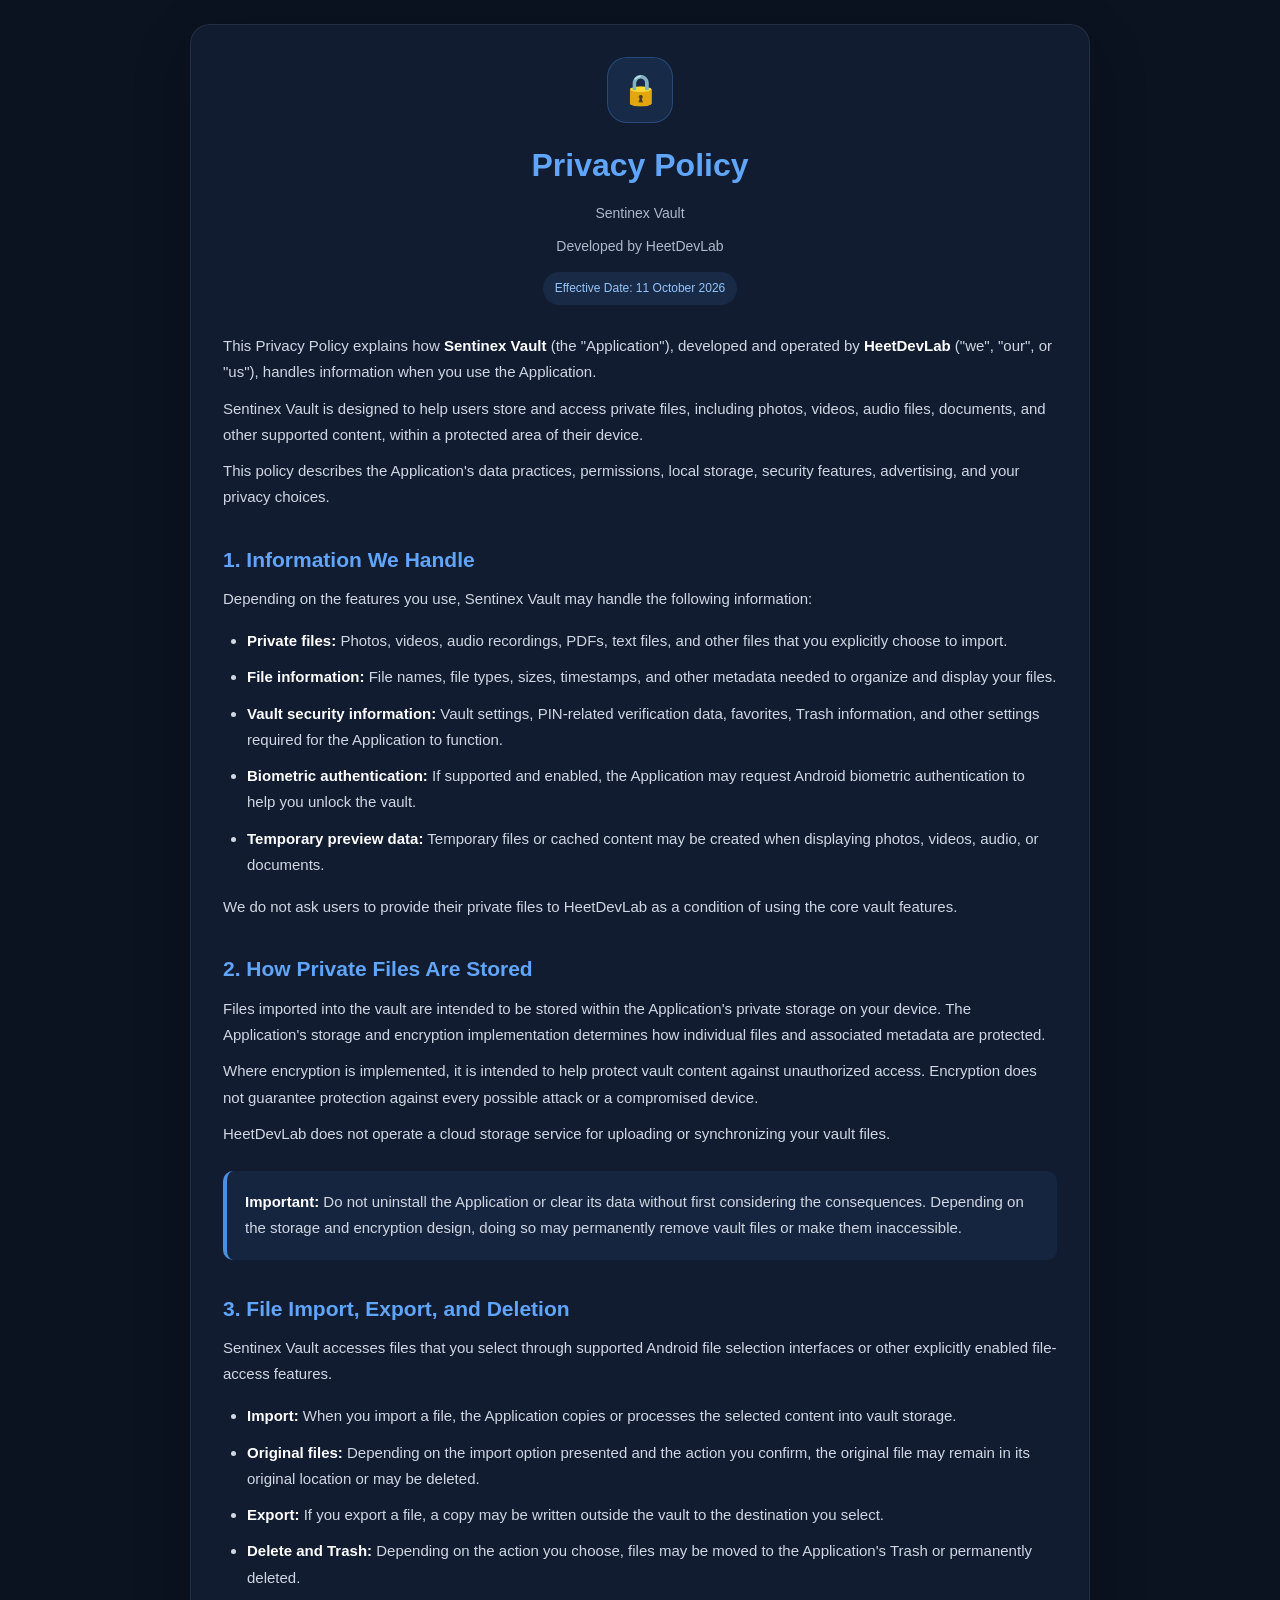
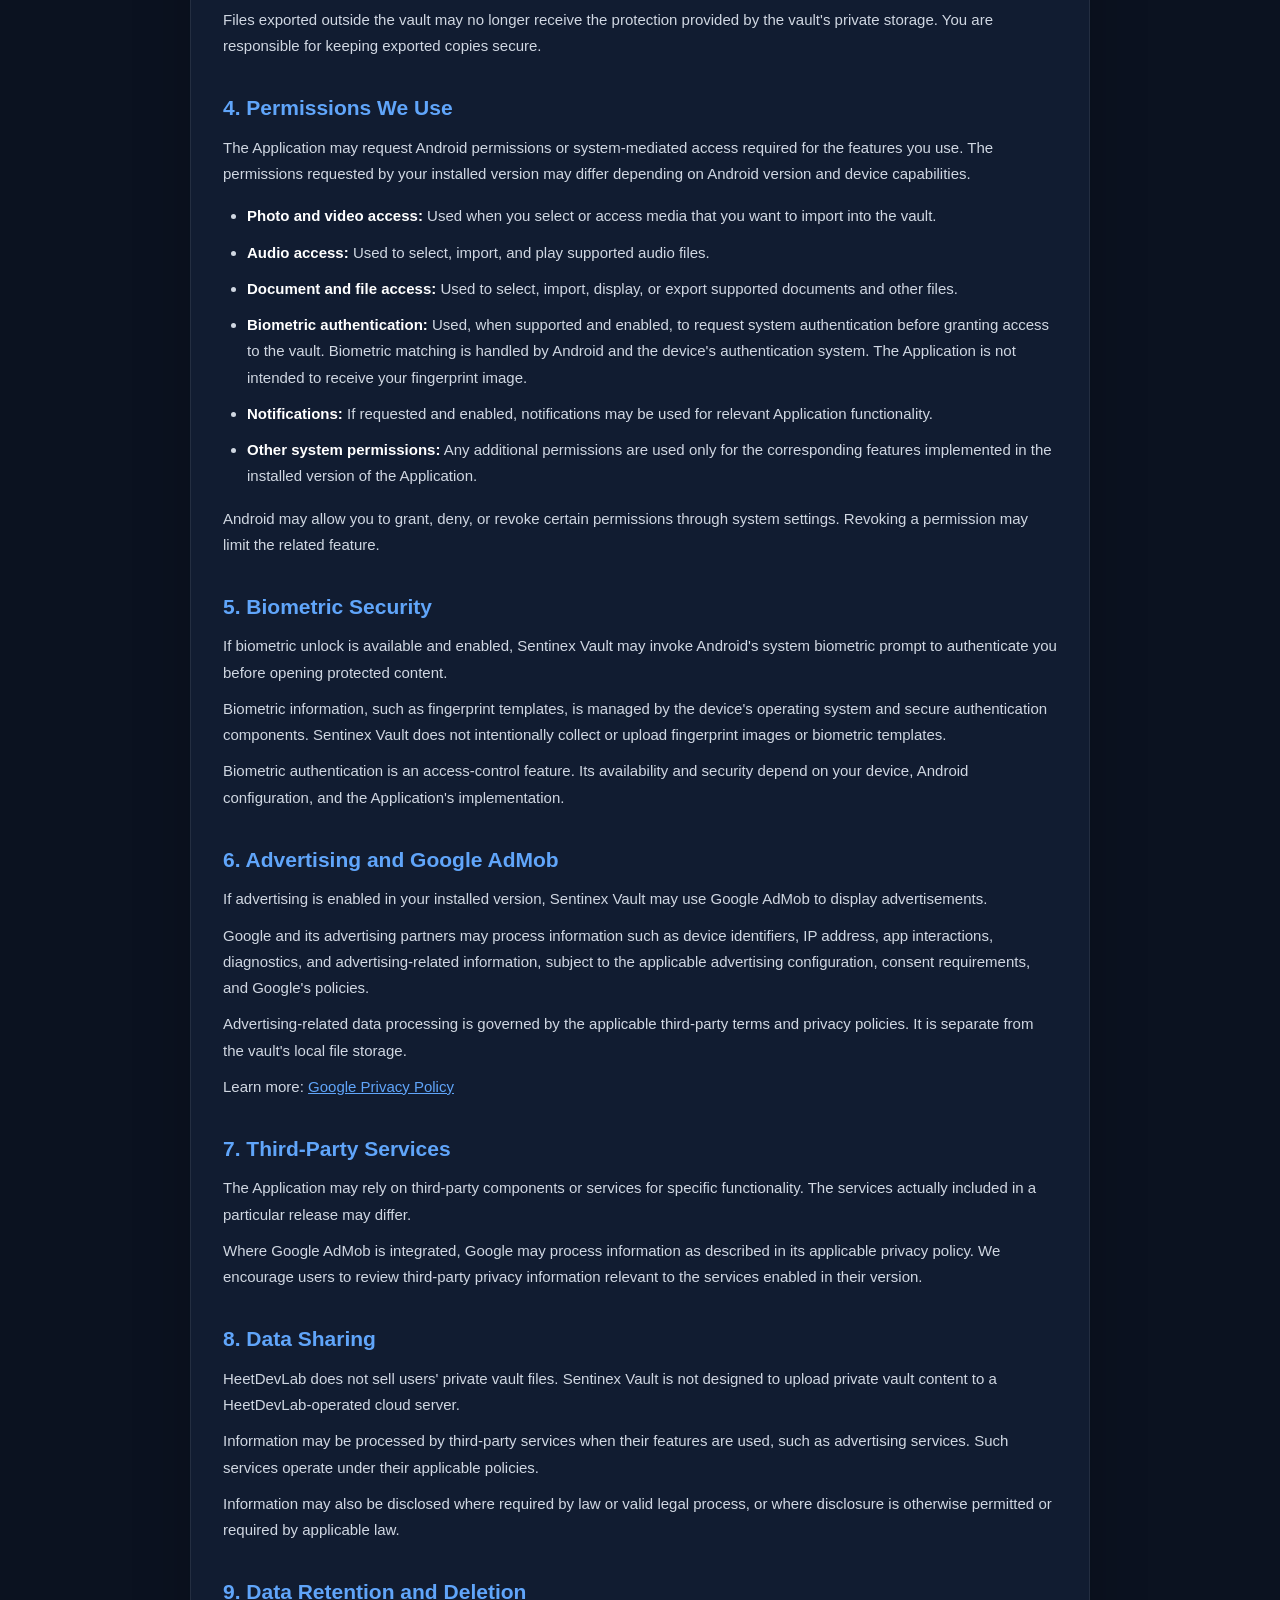
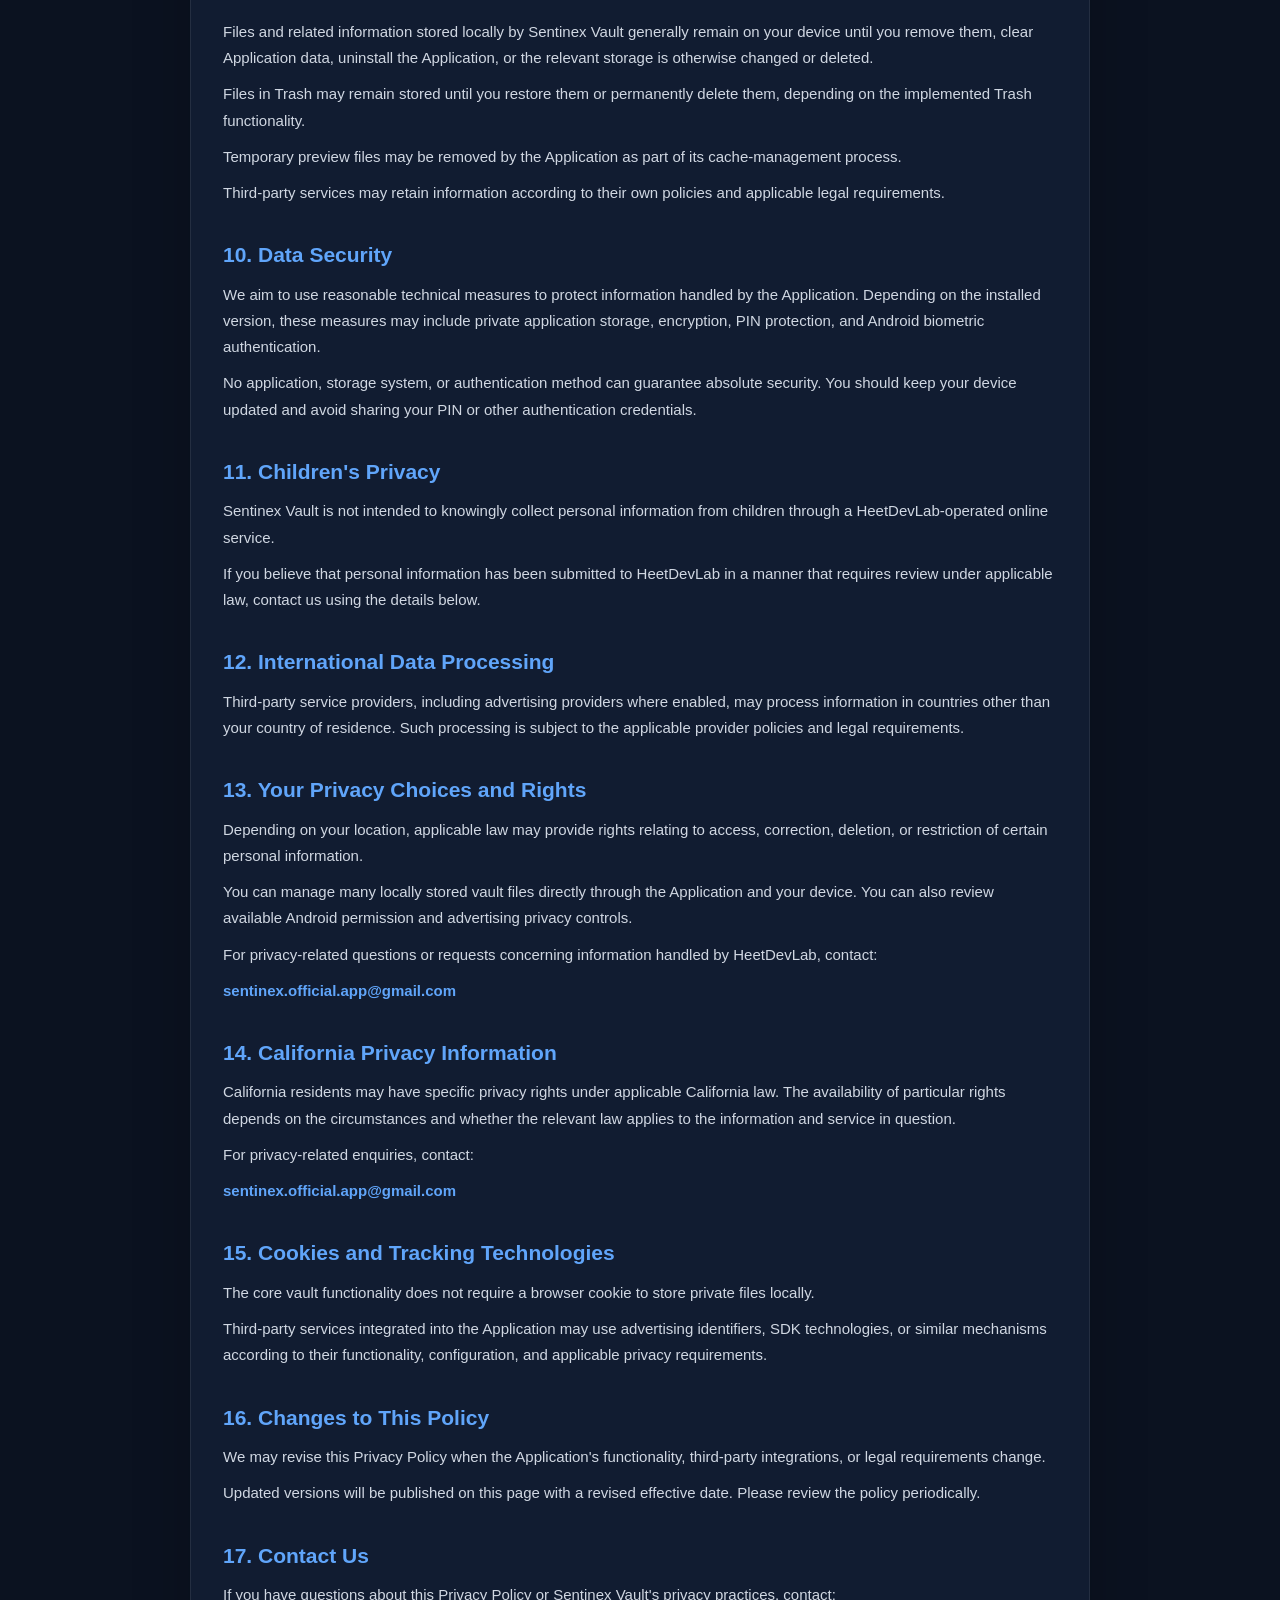
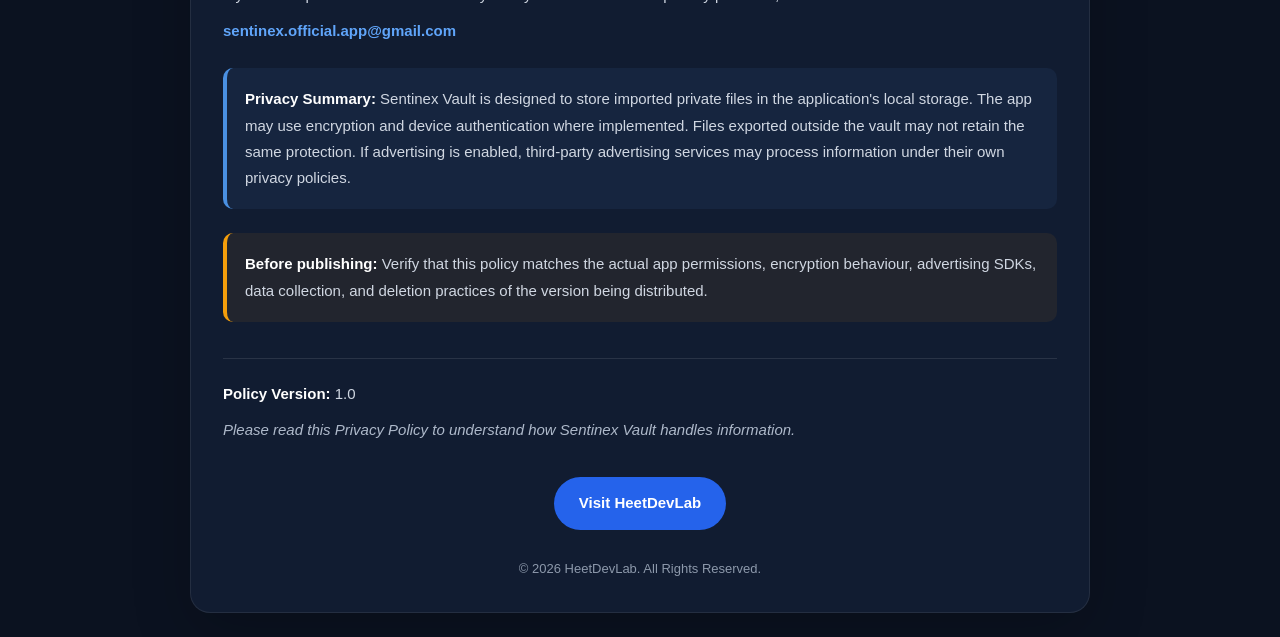
==== Privacy/index.html @ be9c6281 "Create index.html" ====
<!DOCTYPE html>
<html lang="en">
<head>
    <meta charset="UTF-8">
    <meta name="viewport" content="width=device-width, initial-scale=1.0">

    <meta name="description"
          content="Privacy Policy for Sentinex Vault. Learn how your private files, photos, videos, audio, documents, and security information are handled.">

    <meta name="robots" content="index, follow">

    <meta name="theme-color" content="#0f172a">

    <title>Sentinex Vault — Privacy Policy</title>

    <style>
        * {
            box-sizing: border-box;
        }

        html {
            scroll-behavior: smooth;
        }

        body {
            margin: 0;
            padding: 24px 14px;
            font-family: Arial, Helvetica, sans-serif;
            background: #0b1220;
            color: #ffffff;
            line-height: 1.75;
        }

        .container {
            width: 100%;
            max-width: 900px;
            margin: 0 auto;
            padding: 32px;
            background: #111c31;
            border: 1px solid rgba(255, 255, 255, 0.08);
            border-radius: 20px;
            box-shadow: 0 20px 60px rgba(0, 0, 0, 0.2);
        }

        .brand {
            text-align: center;
            margin-bottom: 28px;
        }

        .brand-icon {
            width: 66px;
            height: 66px;
            margin: 0 auto 14px;
            display: flex;
            align-items: center;
            justify-content: center;
            border-radius: 20px;
            background: rgba(74, 144, 226, 0.12);
            border: 1px solid rgba(74, 144, 226, 0.3);
            color: #60a5fa;
            font-size: 30px;
        }

        h1 {
            margin: 0;
            color: #60a5fa;
            font-size: 32px;
            text-align: center;
        }

        .subtitle {
            margin: 8px 0 0;
            color: #aeb9ca;
            text-align: center;
            font-size: 14px;
        }

        .updated {
            display: inline-block;
            margin-top: 14px;
            padding: 6px 12px;
            border-radius: 20px;
            background: rgba(96, 165, 250, 0.1);
            color: #93c5fd;
            font-size: 12px;
        }

        h2 {
            margin-top: 34px;
            margin-bottom: 12px;
            color: #60a5fa;
            font-size: 21px;
            line-height: 1.4;
        }

        p {
            margin: 10px 0;
            color: #d0d7e2;
            font-size: 15px;
        }

        ul {
            padding-left: 24px;
            color: #d0d7e2;
        }

        li {
            margin-bottom: 10px;
            font-size: 15px;
        }

        strong {
            color: #ffffff;
        }

        a {
            color: #60a5fa;
            overflow-wrap: anywhere;
        }

        a:hover {
            color: #93c5fd;
        }

        .notice {
            margin-top: 24px;
            padding: 18px;
            background: rgba(74, 144, 226, 0.08);
            border-left: 4px solid #4a90e2;
            border-radius: 10px;
        }

        .notice p {
            margin: 0;
        }

        .important {
            background: rgba(245, 158, 11, 0.07);
            border-left-color: #f59e0b;
        }

        hr {
            border: none;
            border-top: 1px solid rgba(255, 255, 255, 0.1);
            margin: 36px 0 22px;
        }

        .email {
            color: #60a5fa;
            font-weight: bold;
            overflow-wrap: anywhere;
        }

        .website {
            text-align: center;
            margin-top: 34px;
        }

        .website a {
            display: inline-block;
            padding: 13px 25px;
            background: #2563eb;
            color: #ffffff;
            text-decoration: none;
            border-radius: 28px;
            font-size: 15px;
            font-weight: 600;
            transition: background 0.2s ease;
        }

        .website a:hover {
            background: #1d4ed8;
        }

        footer {
            margin-top: 28px;
            text-align: center;
            color: #8d99ab;
            font-size: 13px;
        }

        .last-line {
            color: #aeb9ca;
            font-style: italic;
        }

        @media (max-width: 600px) {
            body {
                padding: 10px;
            }

            .container {
                padding: 22px 17px;
                border-radius: 14px;
            }

            h1 {
                font-size: 27px;
            }

            h2 {
                font-size: 19px;
            }

            p, li {
                font-size: 14px;
            }

            .website a {
                width: 100%;
                max-width: 280px;
            }
        }
    </style>
</head>

<body>

<main class="container">

    <header class="brand">
        <div class="brand-icon" aria-hidden="true">🔒</div>

        <h1>Privacy Policy</h1>

        <p class="subtitle">Sentinex Vault</p>

        <p class="subtitle">
            Developed by HeetDevLab
        </p>

        <span class="updated">
            Effective Date: 11 October 2026
        </span>
    </header>

    <p>
        This Privacy Policy explains how <strong>Sentinex Vault</strong>
        (the "Application"), developed and operated by
        <strong>HeetDevLab</strong> ("we", "our", or "us"), handles
        information when you use the Application.
    </p>

    <p>
        Sentinex Vault is designed to help users store and access
        private files, including photos, videos, audio files,
        documents, and other supported content, within a protected
        area of their device.
    </p>

    <p>
        This policy describes the Application's data practices,
        permissions, local storage, security features, advertising,
        and your privacy choices.
    </p>

    <h2>1. Information We Handle</h2>

    <p>
        Depending on the features you use, Sentinex Vault may handle
        the following information:
    </p>

    <ul>
        <li>
            <strong>Private files:</strong>
            Photos, videos, audio recordings, PDFs, text files,
            and other files that you explicitly choose to import.
        </li>

        <li>
            <strong>File information:</strong>
            File names, file types, sizes, timestamps, and other
            metadata needed to organize and display your files.
        </li>

        <li>
            <strong>Vault security information:</strong>
            Vault settings, PIN-related verification data,
            favorites, Trash information, and other settings
            required for the Application to function.
        </li>

        <li>
            <strong>Biometric authentication:</strong>
            If supported and enabled, the Application may request
            Android biometric authentication to help you unlock
            the vault.
        </li>

        <li>
            <strong>Temporary preview data:</strong>
            Temporary files or cached content may be created
            when displaying photos, videos, audio, or documents.
        </li>
    </ul>

    <p>
        We do not ask users to provide their private files to
        HeetDevLab as a condition of using the core vault features.
    </p>

    <h2>2. How Private Files Are Stored</h2>

    <p>
        Files imported into the vault are intended to be stored
        within the Application's private storage on your device.
        The Application's storage and encryption implementation
        determines how individual files and associated metadata
        are protected.
    </p>

    <p>
        Where encryption is implemented, it is intended to help
        protect vault content against unauthorized access.
        Encryption does not guarantee protection against every
        possible attack or a compromised device.
    </p>

    <p>
        HeetDevLab does not operate a cloud storage service for
        uploading or synchronizing your vault files.
    </p>

    <div class="notice">
        <p>
            <strong>Important:</strong>
            Do not uninstall the Application or clear its data
            without first considering the consequences. Depending
            on the storage and encryption design, doing so may
            permanently remove vault files or make them inaccessible.
        </p>
    </div>

    <h2>3. File Import, Export, and Deletion</h2>

    <p>
        Sentinex Vault accesses files that you select through
        supported Android file selection interfaces or other
        explicitly enabled file-access features.
    </p>

    <ul>
        <li>
            <strong>Import:</strong>
            When you import a file, the Application copies or
            processes the selected content into vault storage.
        </li>

        <li>
            <strong>Original files:</strong>
            Depending on the import option presented and the
            action you confirm, the original file may remain
            in its original location or may be deleted.
        </li>

        <li>
            <strong>Export:</strong>
            If you export a file, a copy may be written outside
            the vault to the destination you select.
        </li>

        <li>
            <strong>Delete and Trash:</strong>
            Depending on the action you choose, files may be moved
            to the Application's Trash or permanently deleted.
        </li>
    </ul>

    <p>
        Files exported outside the vault may no longer receive
        the protection provided by the vault's private storage.
        You are responsible for keeping exported copies secure.
    </p>

    <h2>4. Permissions We Use</h2>

    <p>
        The Application may request Android permissions or
        system-mediated access required for the features you use.
        The permissions requested by your installed version may
        differ depending on Android version and device capabilities.
    </p>

    <ul>
        <li>
            <strong>Photo and video access:</strong>
            Used when you select or access media that you want
            to import into the vault.
        </li>

        <li>
            <strong>Audio access:</strong>
            Used to select, import, and play supported audio files.
        </li>

        <li>
            <strong>Document and file access:</strong>
            Used to select, import, display, or export supported
            documents and other files.
        </li>

        <li>
            <strong>Biometric authentication:</strong>
            Used, when supported and enabled, to request system
            authentication before granting access to the vault.
            Biometric matching is handled by Android and the
            device's authentication system. The Application is
            not intended to receive your fingerprint image.
        </li>

        <li>
            <strong>Notifications:</strong>
            If requested and enabled, notifications may be used
            for relevant Application functionality.
        </li>

        <li>
            <strong>Other system permissions:</strong>
            Any additional permissions are used only for the
            corresponding features implemented in the installed
            version of the Application.
        </li>
    </ul>

    <p>
        Android may allow you to grant, deny, or revoke certain
        permissions through system settings. Revoking a permission
        may limit the related feature.
    </p>

    <h2>5. Biometric Security</h2>

    <p>
        If biometric unlock is available and enabled, Sentinex Vault
        may invoke Android's system biometric prompt to authenticate
        you before opening protected content.
    </p>

    <p>
        Biometric information, such as fingerprint templates,
        is managed by the device's operating system and secure
        authentication components. Sentinex Vault does not
        intentionally collect or upload fingerprint images
        or biometric templates.
    </p>

    <p>
        Biometric authentication is an access-control feature.
        Its availability and security depend on your device,
        Android configuration, and the Application's implementation.
    </p>

    <h2>6. Advertising and Google AdMob</h2>

    <p>
        If advertising is enabled in your installed version,
        Sentinex Vault may use Google AdMob to display advertisements.
    </p>

    <p>
        Google and its advertising partners may process information
        such as device identifiers, IP address, app interactions,
        diagnostics, and advertising-related information, subject
        to the applicable advertising configuration, consent
        requirements, and Google's policies.
    </p>

    <p>
        Advertising-related data processing is governed by the
        applicable third-party terms and privacy policies.
        It is separate from the vault's local file storage.
    </p>

    <p>
        Learn more:
        <a href="https://policies.google.com/privacy"
           target="_blank"
           rel="noopener noreferrer">
            Google Privacy Policy
        </a>
    </p>

    <h2>7. Third-Party Services</h2>

    <p>
        The Application may rely on third-party components or
        services for specific functionality. The services actually
        included in a particular release may differ.
    </p>

    <p>
        Where Google AdMob is integrated, Google may process
        information as described in its applicable privacy policy.
        We encourage users to review third-party privacy information
        relevant to the services enabled in their version.
    </p>

    <h2>8. Data Sharing</h2>

    <p>
        HeetDevLab does not sell users' private vault files.
        Sentinex Vault is not designed to upload private vault
        content to a HeetDevLab-operated cloud server.
    </p>

    <p>
        Information may be processed by third-party services
        when their features are used, such as advertising services.
        Such services operate under their applicable policies.
    </p>

    <p>
        Information may also be disclosed where required by law
        or valid legal process, or where disclosure is otherwise
        permitted or required by applicable law.
    </p>

    <h2>9. Data Retention and Deletion</h2>

    <p>
        Files and related information stored locally by Sentinex
        Vault generally remain on your device until you remove them,
        clear Application data, uninstall the Application, or the
        relevant storage is otherwise changed or deleted.
    </p>

    <p>
        Files in Trash may remain stored until you restore them
        or permanently delete them, depending on the implemented
        Trash functionality.
    </p>

    <p>
        Temporary preview files may be removed by the Application
        as part of its cache-management process.
    </p>

    <p>
        Third-party services may retain information according
        to their own policies and applicable legal requirements.
    </p>

    <h2>10. Data Security</h2>

    <p>
        We aim to use reasonable technical measures to protect
        information handled by the Application. Depending on the
        installed version, these measures may include private
        application storage, encryption, PIN protection, and
        Android biometric authentication.
    </p>

    <p>
        No application, storage system, or authentication method
        can guarantee absolute security. You should keep your
        device updated and avoid sharing your PIN or other
        authentication credentials.
    </p>

    <h2>11. Children's Privacy</h2>

    <p>
        Sentinex Vault is not intended to knowingly collect
        personal information from children through a
        HeetDevLab-operated online service.
    </p>

    <p>
        If you believe that personal information has been
        submitted to HeetDevLab in a manner that requires
        review under applicable law, contact us using the
        details below.
    </p>

    <h2>12. International Data Processing</h2>

    <p>
        Third-party service providers, including advertising
        providers where enabled, may process information in
        countries other than your country of residence.
        Such processing is subject to the applicable provider
        policies and legal requirements.
    </p>

    <h2>13. Your Privacy Choices and Rights</h2>

    <p>
        Depending on your location, applicable law may provide
        rights relating to access, correction, deletion, or
        restriction of certain personal information.
    </p>

    <p>
        You can manage many locally stored vault files directly
        through the Application and your device. You can also
        review available Android permission and advertising
        privacy controls.
    </p>

    <p>
        For privacy-related questions or requests concerning
        information handled by HeetDevLab, contact:
    </p>

    <p class="email">
        sentinex.official.app@gmail.com
    </p>

    <h2>14. California Privacy Information</h2>

    <p>
        California residents may have specific privacy rights
        under applicable California law. The availability of
        particular rights depends on the circumstances and
        whether the relevant law applies to the information
        and service in question.
    </p>

    <p>
        For privacy-related enquiries, contact:
    </p>

    <p class="email">
        sentinex.official.app@gmail.com
    </p>

    <h2>15. Cookies and Tracking Technologies</h2>

    <p>
        The core vault functionality does not require a browser
        cookie to store private files locally.
    </p>

    <p>
        Third-party services integrated into the Application
        may use advertising identifiers, SDK technologies, or
        similar mechanisms according to their functionality,
        configuration, and applicable privacy requirements.
    </p>

    <h2>16. Changes to This Policy</h2>

    <p>
        We may revise this Privacy Policy when the Application's
        functionality, third-party integrations, or legal
        requirements change.
    </p>

    <p>
        Updated versions will be published on this page with
        a revised effective date. Please review the policy
        periodically.
    </p>

    <h2>17. Contact Us</h2>

    <p>
        If you have questions about this Privacy Policy or
        Sentinex Vault's privacy practices, contact:
    </p>

    <p class="email">
        sentinex.official.app@gmail.com
    </p>

    <div class="notice">
        <p>
            <strong>Privacy Summary:</strong>
            Sentinex Vault is designed to store imported private
            files in the application's local storage. The app
            may use encryption and device authentication where
            implemented. Files exported outside the vault may
            not retain the same protection. If advertising is
            enabled, third-party advertising services may process
            information under their own privacy policies.
        </p>
    </div>

    <div class="notice important">
        <p>
            <strong>Before publishing:</strong>
            Verify that this policy matches the actual app
            permissions, encryption behaviour, advertising SDKs,
            data collection, and deletion practices of the
            version being distributed.
        </p>
    </div>

    <hr>

    <p>
        <strong>Policy Version:</strong> 1.0
    </p>

    <p class="last-line">
        Please read this Privacy Policy to understand how
        Sentinex Vault handles information.
    </p>

    <div class="website">
        <a href="https://heetdevlab.github.io"
           target="_blank"
           rel="noopener noreferrer">
            Visit HeetDevLab
        </a>
    </div>

    <footer>
        &copy; 2026 HeetDevLab. All Rights Reserved.
    </footer>

</main>

</body>
</html>
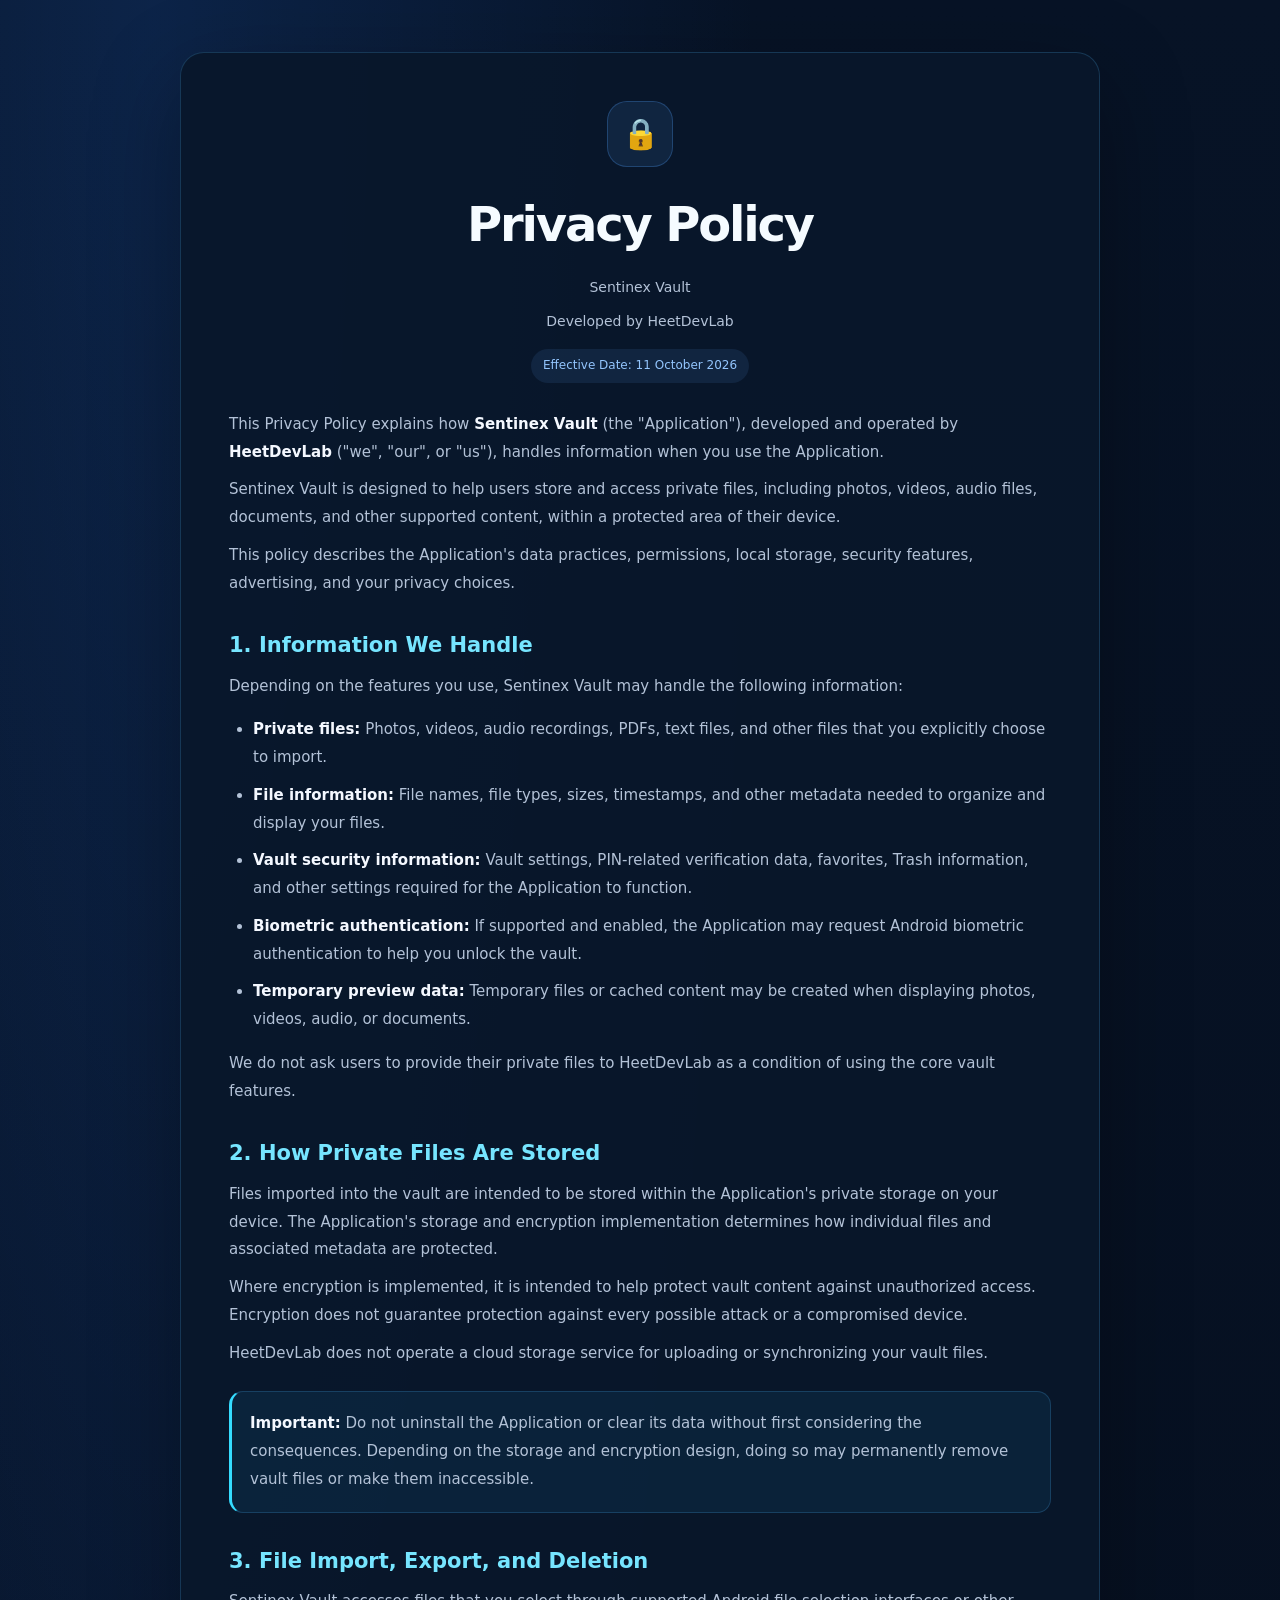
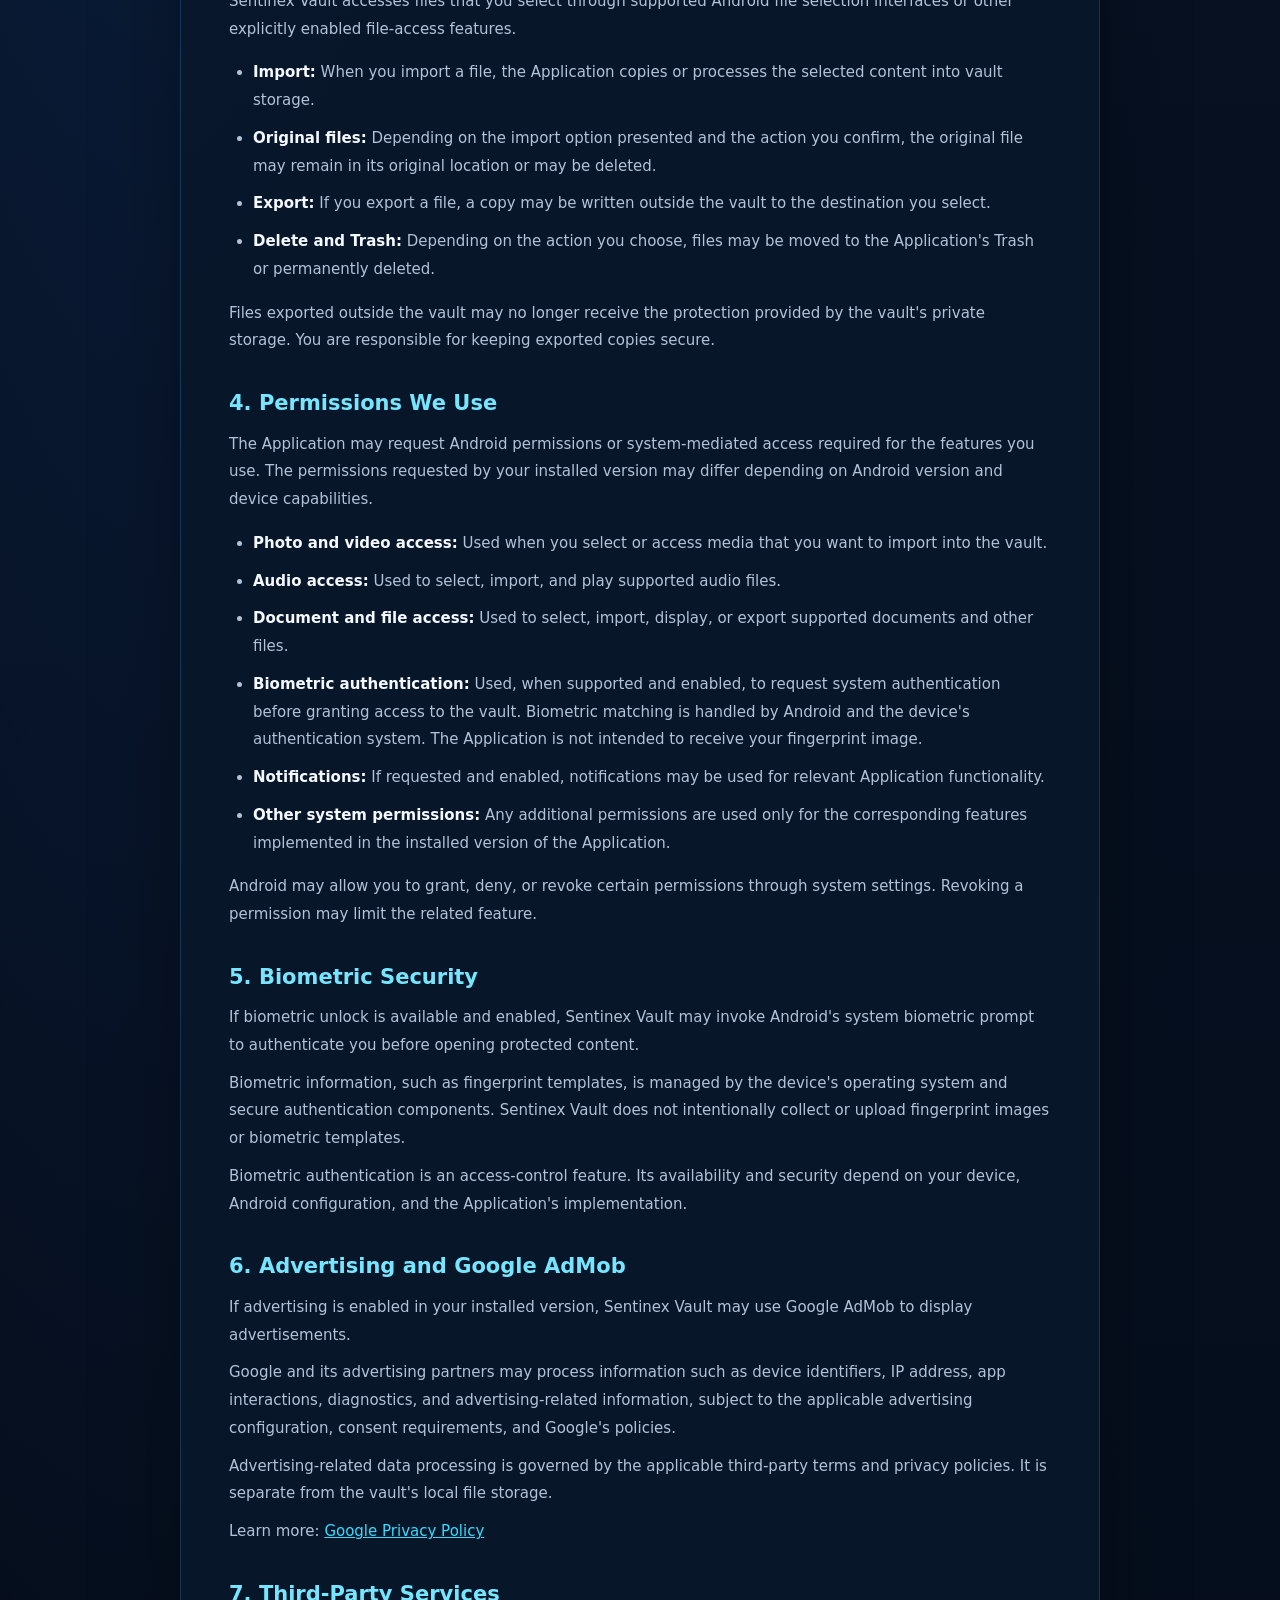
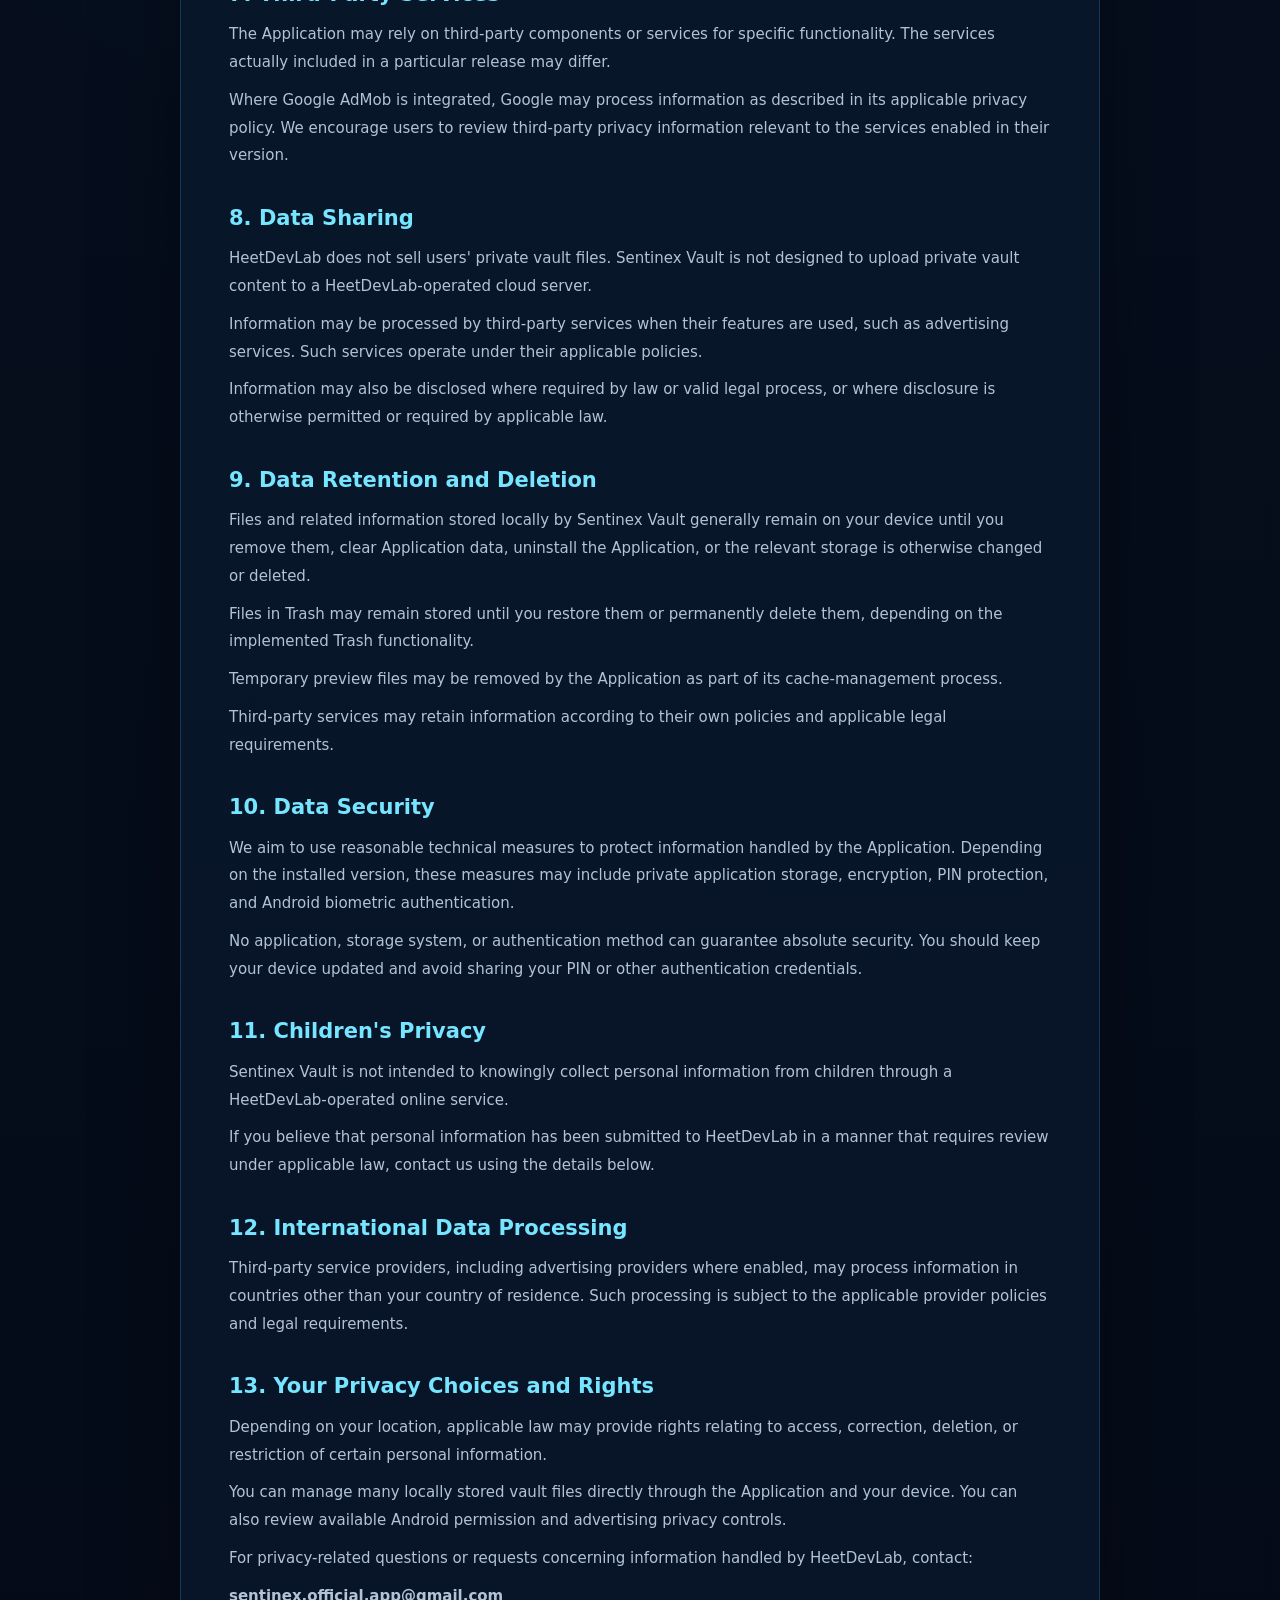
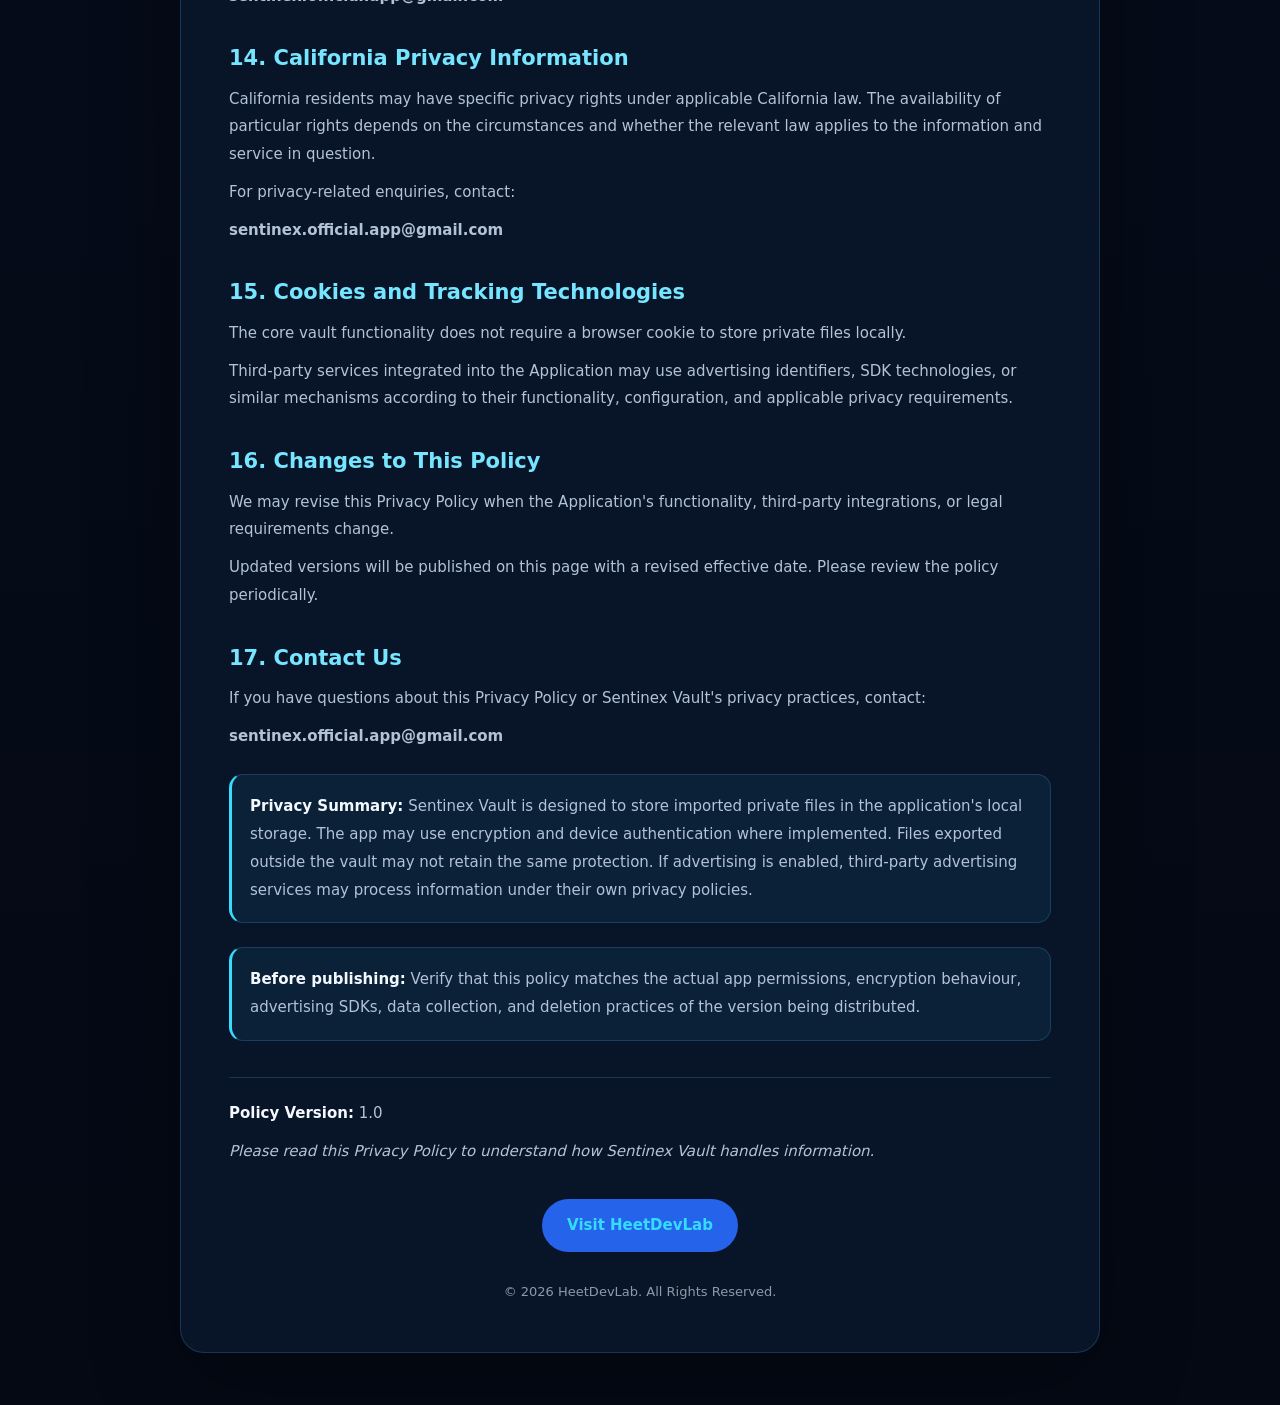
==== commit a8bd1503: "Apply matching Sentinex Vault privacy page styling" ====
--- a/Privacy/index.html
+++ b/Privacy/index.html
@@ -212,6 +212,7 @@
             }
         }
     </style>
+<link rel="stylesheet" href="../assets/css/privacy.css">
 </head>
 
 <body>
--- a/assets/css/privacy.css
+++ b/assets/css/privacy.css
@@ -0,0 +1,14 @@
+/* Sentinex Vault privacy policy */
+:root{color-scheme:dark;--p-line:rgba(82,185,255,.2);--p-cyan:#35dcff;--p-muted:#b3c2d7}
+html{scroll-behavior:smooth}
+body{background:radial-gradient(ellipse at 12% 0,rgba(40,125,255,.16),transparent 38%),linear-gradient(180deg,#071326,#040914)!important;color:#edf5ff!important;font-family:Inter,system-ui,-apple-system,"Segoe UI",sans-serif!important;line-height:1.8}
+.container,.policy-container,.content,.card{max-width:920px;margin:28px auto;padding:clamp(22px,5vw,48px);background:rgba(9,23,43,.92);border:1px solid var(--p-line);border-radius:24px;box-shadow:0 28px 90px rgba(0,0,0,.3)}
+h1{color:#f5fbff!important;font-size:clamp(2rem,5vw,3rem)!important;letter-spacing:-.045em}
+h2,h3{color:#76e5ff!important}
+p,li{color:var(--p-muted)!important;line-height:1.85}
+strong{color:#f4f8ff!important}
+a{color:var(--p-cyan)!important;overflow-wrap:anywhere}
+.notice,.warning{background:rgba(44,177,255,.08)!important;border:1px solid var(--p-line)!important;border-left:3px solid var(--p-cyan)!important;border-radius:14px!important;padding:18px!important}
+hr{border-color:var(--p-line)!important}
+@media(max-width:560px){.container,.policy-container,.content,.card{margin:8px 10px;padding:22px 18px;border-radius:18px}}
+@media(prefers-reduced-motion:reduce){html{scroll-behavior:auto!important}}
